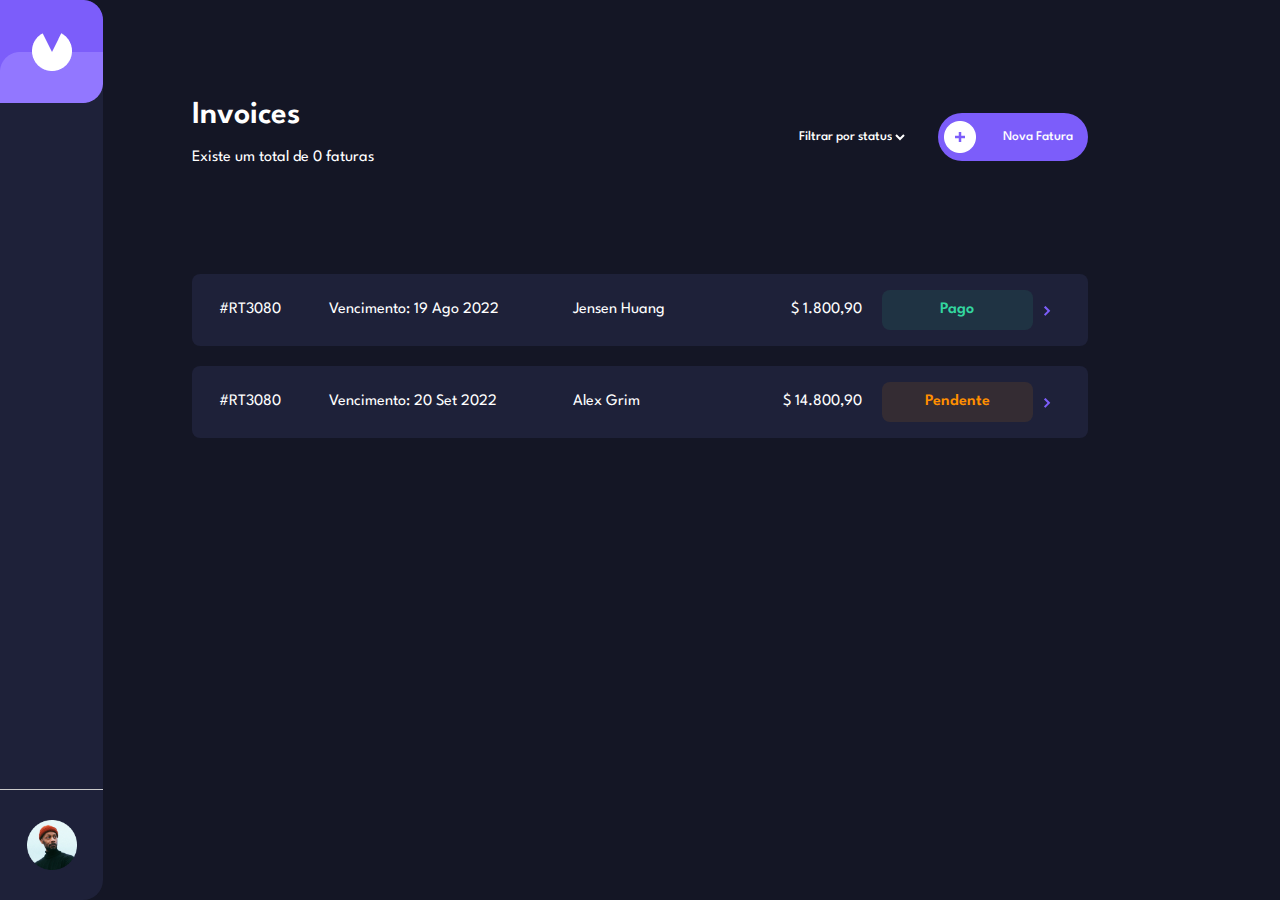
==== conteudo-usuario.html @ bced5d42 "ajustando responsivo" ====
<!DOCTYPE html>
<html lang="en">
<head>
    <meta charset="UTF-8">
    <meta http-equiv="X-UA-Compatible" content="IE=edge">
    <meta name="viewport" content="width=device-width, initial-scale=1.0">
    <link href="https://fonts.googleapis.com/css2?family=Spartan:wght@200;300;400;500;600&display=swap" rel="stylesheet">
    <link rel="stylesheet" href="./reset.css">
    <link rel="stylesheet" href="./style.css">

    <title>Invoices</title>
</head>
<body>
    <header class="cabecalho">
        <img src="./imagens/logo.png" class="logo">
        <div class="avatar">
            <div class="linha-cabecalho"></div>
            <img src="./imagens/avatar.png" class="foto-avatar">
        </div>
    </header>
    <main>
        <div class="titulo-principal">
            <h1 class="titulo-app">Invoices</h1>
            <select class="filtro">
                <option class="texto-filtro">Filtrar por status</option>
                <option></option>
                <option></option>
            </select>
            <button class="botao-nova-fatura">
                <img src="./imagens/icon+.png" class="icon-mais"> Nova Fatura
            </button>
            <p class="total-faturas">Existe um total de 0 faturas</p>
        </div>
        <div class="conteudo-principal-vazio oculto">
            <img src="./imagens/Group.png" class="imagem-invoices-vazio">
        </div>
        <div class="conteudo-principal">
            <div class="cartao-invoice">
                <p class="codigo-invoice">#RT3080</p>
                <p class="vencimento-invoice">Vencimento: 19 Ago 2022</p>
                <p class="vencimento-invoice-tab">Venc.: 19 Ago 2022</p>
                <p class="nome-invoice">Jensen Huang</p>
                <p class="valor-invoice">$ 1.800,90</p>
                <div class="status-click">
                    <p class="status-invoice pago">Pago</p>
                    <img src="./imagens/back.png" class="click-invoice">
                </div>
            </div>

            <div class="cartao-invoice">
                <p class="codigo-invoice">#RT3080</p>
                <p class="vencimento-invoice">Vencimento: 20 Set 2022</p>
                <p class="vencimento-invoice-tab">Venc.: 20 Set 2022</p>
                <p class="nome-invoice">Alex Grim</p>
                <p class="valor-invoice">$ 14.800,90</p>
                <div class="status-click">
                    <p class="status-invoice pendente">Pendente</p>
                    <img src="./imagens/back.png" class="click-invoice">
                </div>
            </div>

        </div>
    </main>
<script src="./conteudoUsuario.js"></script>
</body>
</html>
---- style.css ----
body {
    background: #141625;
    font-family: 'Spartan', sans-serif;
}

.cabecalho {
    display: flex;
    flex-direction: column;
    position: fixed;
    top: 0;
    left: 0;
    justify-content: space-between;
    width: 103px;
    height: 100vh;
    background: #1E2139;  
    border-radius: 0px 20px 20px 0px;
}
.avatar{
    display: flex;
    flex-direction: column;
    align-items: center;
}
.linha-cabecalho {
    width: 103px;
    height: 1px;
    background: #cacaca;

}
.foto-avatar {
    width: 50px;
    margin: 30px 0px;
}
main {
    display: flex;
    flex-direction: column;
    width: 70%;
    margin: 100px auto;
}
.titulo-principal {
    display: grid;
    gap: 10px;
    align-items: center;
    grid-template-columns: 1fr auto auto;
    grid-template-rows: 1fr 1fr;
}
.vencimento-invoice-tab {
    display: none;
}
.filtro {
    margin: 20px 0;
    margin-right: 20px;
    grid-row: span 2;
    background: transparent;
    border: none;
    color: #FFFFFF;
    font-family: 'Spartan', sans-serif;
    font-weight: 500;
}
.filtro option {
    background: #141625;
    color: #FFFFFF;
}
.botao-nova-fatura {
    display: flex;
    padding-right: 15px;
    align-items: center;
    justify-content:space-between;
    gap: 5px;
    grid-row: span 2;
    height: 48px;
    width: 150px;
    border-radius: 48px;
    border: none;
    background: #7C5DFA;
    font-family: 'Spartan', sans-serif;
    font-weight: 500;
    color: #FFFFFF;

}
.titulo-app {
    font-size: 32px;
    font-weight: 600;
    color: #FFFFFF;
}
.total-faturas {
    color: #FFFFFF;
}
.conteudo-principal-vazio{
    align-self: center;
    margin-top: 100px;
}
.conteudo-principal {
    margin-top: 100px;
}
.cartao-invoice{
    height: 72px;
    border-radius: 8px;
    background: #1E2139;
    display: flex;
    gap: 20px;
    align-items: center;
    justify-content: center;
    color: #FFFFFF;
    margin-bottom: 20px;
}
.codigo-invoice {

    width: 10%;
}
.vencimento-invoice {
    width: 25%;
}
.nome-invoice {
    width: 15%;
}
.valor-invoice {
    width: 15%;
    text-align: end;
}
.status-click{
    display: flex;
    width: 20%;
    align-items: center;
}
.status-invoice {
    display: flex;
    align-items: center;
    justify-content: center;
    width: 90%;
    height: 40px;
    border-radius: 8px;
    font-weight: 600;
}
.pago {
    background-color: rgb(51, 214, 159, 10%);
    color: rgb(51, 214, 159);
}
.pendente {
    background-color: rgb(255, 143, 0, 10%);
    color: rgb(255, 143, 0);
}
.click-invoice {
    padding: 10px;
    transform: rotate(180deg);
}
.caixa-login, .caixa-register{
    padding: 30px;
    margin-top: 100px;
    display: flex;
    flex-direction: column;
    align-items: center;
    justify-content: center;
    width: 500px;
    height: 400px;
    background-color: #1E2139;
    align-self: center;
    border-radius: 15px;
    box-shadow: 2px 2px 5px #1E2139;
}
.caixa-register{
    height: 500px;
}
.titulo-login, .titulo-cadastre-se {
    margin: 40px 0;
    font-size: 2.3rem;
    color: #FFFFFF;
    font-weight: 600;
}
.input-login-registro {
    width: 100%;
    font-size: 1.5rem;
    color: #FFFFFF;
    padding: 10px 0;
    margin-bottom: 30px;
    background: transparent;
    border: none;
    border-bottom: 2px solid #FFFFFF;
    outline: none;
}
.user-box{
    position: relative;
    width: 100%;
}
.label-login {
    font-size: 1.5rem;
    color: #FFFFFF;
    position: absolute;
    top: 0;
    left: 0;
    pointer-events: none;
    transition: 0.5s;
}
.user-box .input-login-registro:focus + .label-login,
.user-box .input-login-registro:valid + .label-login {
    top: -20px;
    left: 0;
    color: #7C5DFA;
    font-size: 1rem;
}
.botao-logar, .botao-cadastrar {
    font-size: 1.5rem;
    font-weight: 600;
    padding: 10px 30px;
    font-family: 'Spartan', sans-serif;
    border-radius: 5px;
    border: none;
    transition: 0.3s;
}
.botao-logar:hover, .botao-cadastrar:hover {
    transform: scale(1.2);
    background-color: #7C5DFA;
    color: #FFFFFF;
}
.botao-cadastre-se, .botao-ir-login{
    background: transparent;
    border: none;
    margin: 20px;
    color: #FFFFFF;
    font-size: 1rem;
}
.botao-cadastre-se:hover, .botao-ir-login:hover {
    text-decoration: underline;
}

@media screen and (max-width:1265px) {
    .cabecalho {
        width: 100vw;
        height: 103px;
        flex-direction: row;
        border-radius: 0px;
    }
    .avatar {
        flex-direction: row;
    }
    .linha-cabecalho {
        width: 1px;
        height: 103px;
    }
    .foto-avatar {
        margin: 0px 30px;
    }
    main {
        margin: 200px auto;
        width: 90%;
    }
    .cartao-invoice p {
        line-height: 1.5rem;
        font-size: 0.8rem;
    }
    .vencimento-invoice-tab {
        display: block;
    }
    .vencimento-invoice {
        display: none;
    }
}
@media screen and (max-width:650px) {
    .cabecalho {
        height: 80px;
    }
    .linha-cabecalho {
        height: 80px;
    }
    .caixa-login, .caixa-register {
        width: 300px;
    }
    .foto-avatar {
        width: 40px;
        margin: 0px 20px;
    }
    .botao-nova-fatura{
        width: 100px;
    }
}





.oculto {
    display: none;
}
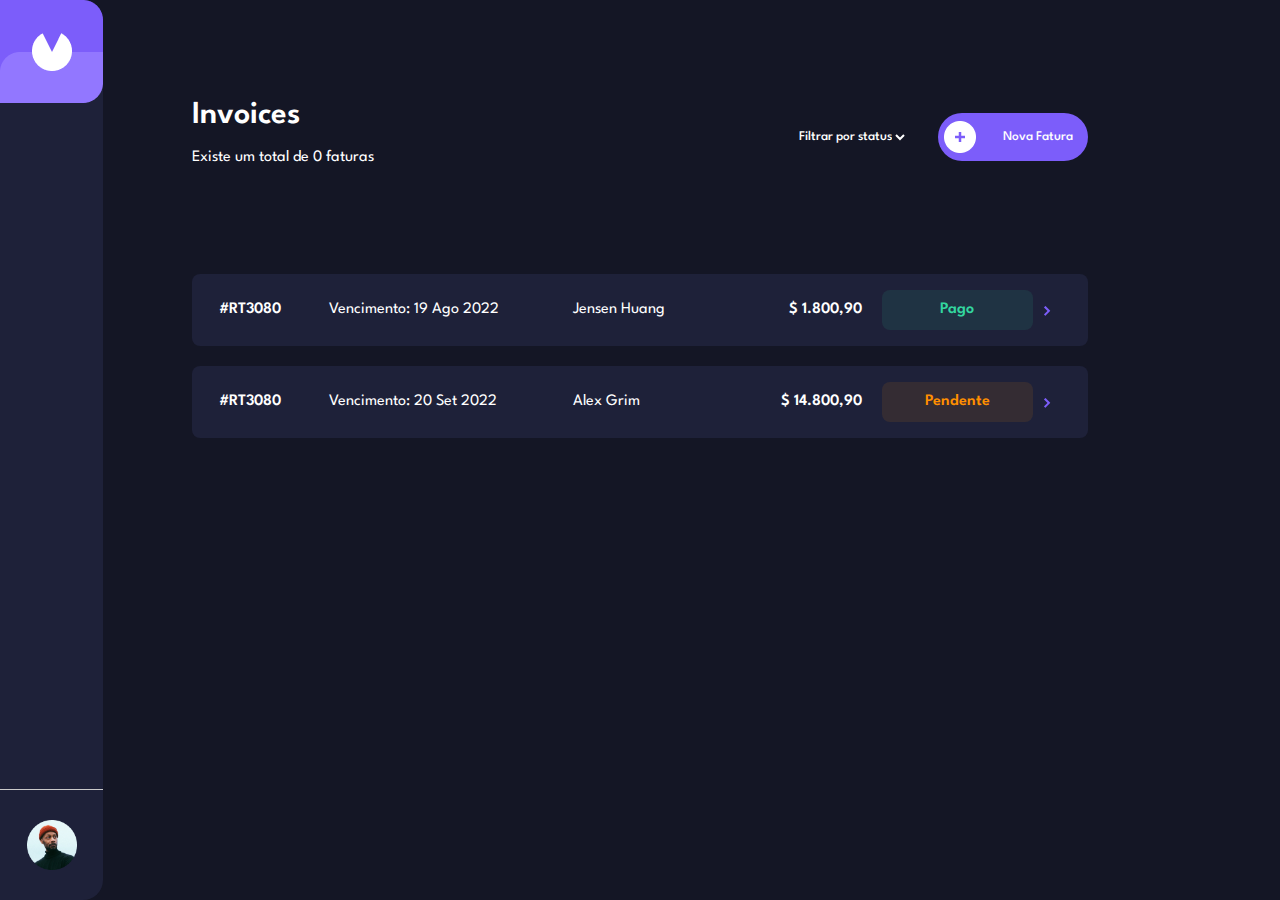
==== commit 5d128556: "ajustando responsivo" ====
--- a/conteudo-usuario.html
+++ b/conteudo-usuario.html
@@ -23,8 +23,8 @@
             <h1 class="titulo-app">Invoices</h1>
             <select class="filtro">
                 <option class="texto-filtro">Filtrar por status</option>
-                <option></option>
-                <option></option>
+                <option>Pendente</option>
+                <option>Pago</option>
             </select>
             <button class="botao-nova-fatura">
                 <img src="./imagens/icon+.png" class="icon-mais"> Nova Fatura
@@ -60,6 +60,11 @@
             </div>
 
         </div>
+        <div class="barra-de-tarefas-invoices-mobile oculto">
+            <button class="editar-invoice">Editar</button>
+            <button class="deletar-invoice">Deletar</button>
+            <button class="marcar-pago">Marcar como pago</button>
+        </div>
     </main>
 <script src="./conteudoUsuario.js"></script>
 </body>
--- a/style.css
+++ b/style.css
@@ -104,8 +104,8 @@
     margin-bottom: 20px;
 }
 .codigo-invoice {
-
     width: 10%;
+    font-weight: 600;
 }
 .vencimento-invoice {
     width: 25%;
@@ -116,6 +116,7 @@
 .valor-invoice {
     width: 15%;
     text-align: end;
+    font-weight: 600;
 }
 .status-click{
     display: flex;
@@ -221,6 +222,9 @@
 .botao-cadastre-se:hover, .botao-ir-login:hover {
     text-decoration: underline;
 }
+.barra-de-tarefas-invoices-mobile {
+    display: none;
+}
 
 @media screen and (max-width:1265px) {
     .cabecalho {
@@ -253,6 +257,39 @@
     .vencimento-invoice {
         display: none;
     }
+    .barra-de-tarefas-invoices-mobile {
+        display: flex;
+        align-items: center;
+        justify-content: center;
+        position: fixed;
+        bottom: 0;
+        left: 0;
+        background: #1e2139;
+        height: 100px;
+        width: 100vw;
+    }
+    .editar-invoice, .deletar-invoice, .marcar-pago{
+        margin: 0px 5px;
+        height: 50px;
+        border-radius: 50px;
+        border: none;
+        font-size: 14px;
+        font-weight: 600;
+        font-family: 'Spartan', sans-serif;
+        color: #ffffff ;
+    }
+    .editar-invoice{
+        width: 25%;
+        background: #252945;
+    } 
+    .deletar-invoice{
+        width: 25%;
+        background: #EC5757;
+    } 
+    .marcar-pago{
+        width: 35%;
+        background: #7C5DFA;
+    }
 }
 @media screen and (max-width:650px) {
     .cabecalho {
@@ -271,6 +308,38 @@
     .botao-nova-fatura{
         width: 100px;
     }
+    .cartao-invoice{
+        height: 80px;
+        padding: 20px;
+        display: grid;
+        gap: 0px;
+        grid-template-columns: 2fr 1fr;
+        grid-row: 1fr 1fr 1fr;
+    }
+    .nome-invoice {
+        grid-column: 2;
+        grid-row: 1;
+        padding-left: 10px;
+        margin-bottom: 20px;
+    }
+    .codigo-invoice{
+        margin-bottom: 20px;
+    }
+    .status-click {
+        grid-row: 2 / span 2;
+        grid-column: 2;
+        padding-left: 10px;
+    }
+    .cartao-invoice p {
+        line-height: 1rem;
+        font-size: 12px;
+    }
+    .codigo-invoice, .nome-invoice, .vencimento-invoice, .status-click, .valor-invoice{
+        width: 100%;
+    }
+    .valor-invoice {
+        text-align: start;
+    }
 }
 
 
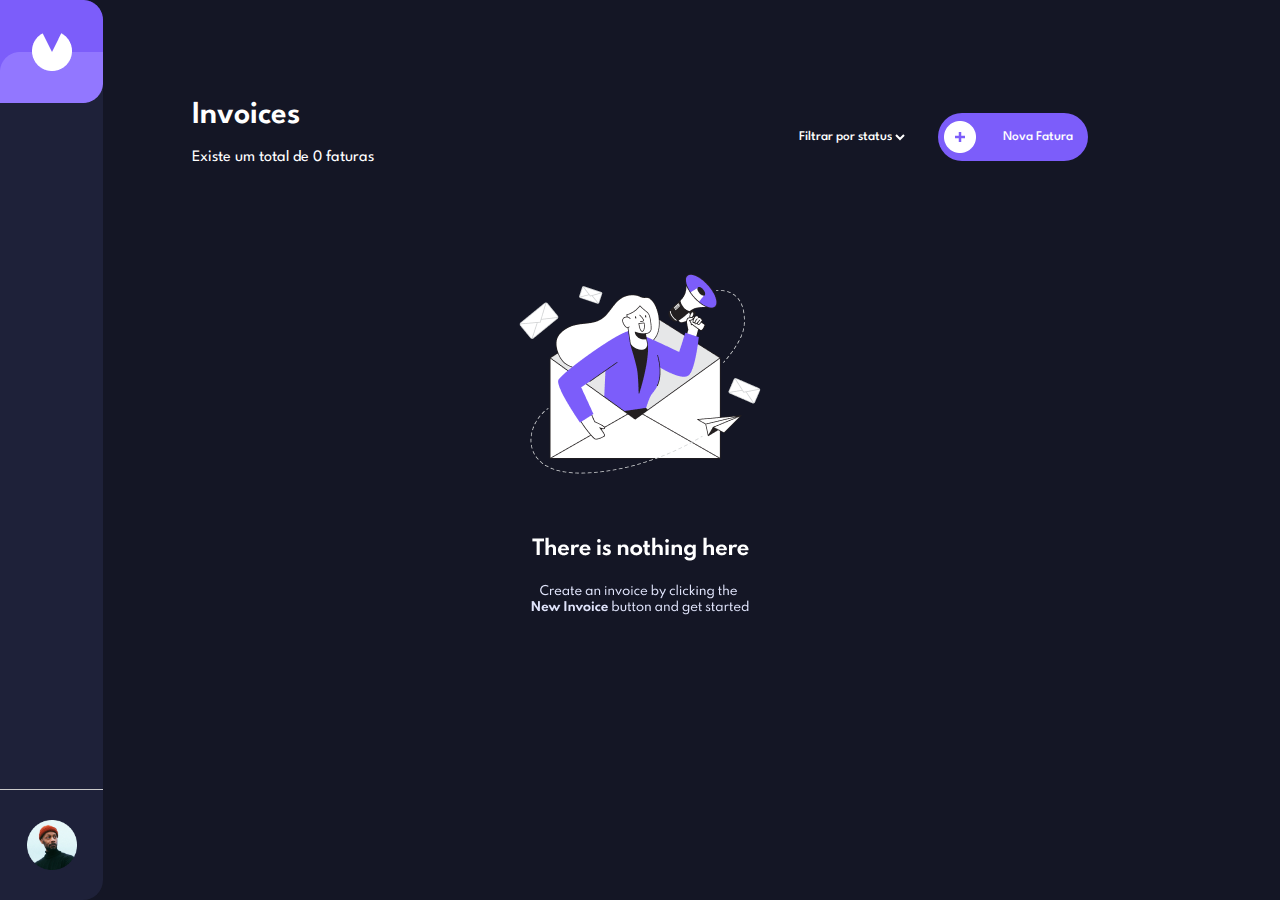
==== commit 7a2f09d8: "Update conteudo-usuario.html" ====
--- a/conteudo-usuario.html
+++ b/conteudo-usuario.html
@@ -31,10 +31,10 @@
             </button>
             <p class="total-faturas">Existe um total de 0 faturas</p>
         </div>
-        <div class="conteudo-principal-vazio oculto">
+        <div class="conteudo-principal-vazio">
             <img src="./imagens/Group.png" class="imagem-invoices-vazio">
         </div>
-        <div class="conteudo-principal">
+        <div class="conteudo-principal oculto">
             <div class="cartao-invoice">
                 <p class="codigo-invoice">#RT3080</p>
                 <p class="vencimento-invoice">Vencimento: 19 Ago 2022</p>
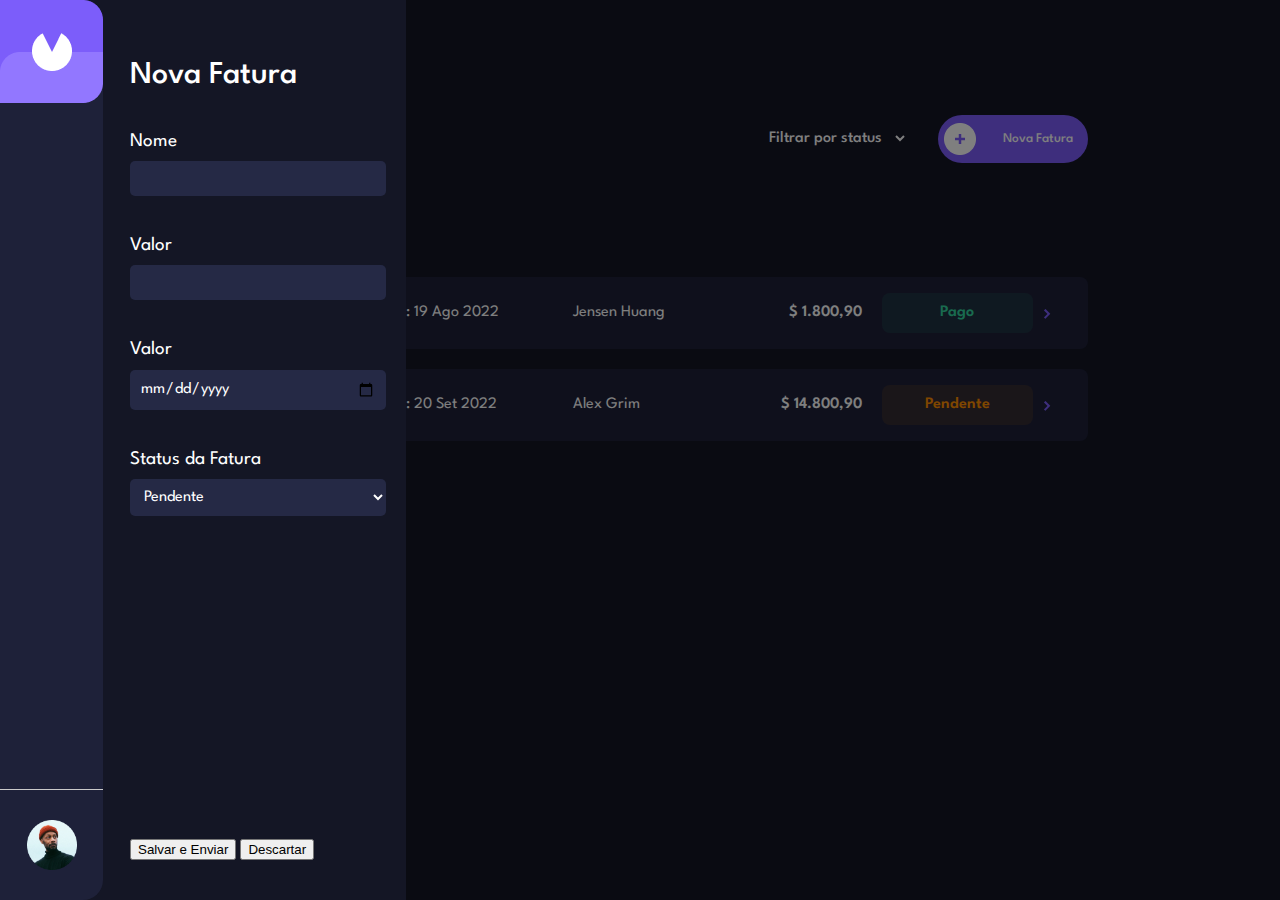
==== commit cdc6b4c4: "incluindo telas de nova fatura" ====
--- a/conteudo-usuario.html
+++ b/conteudo-usuario.html
@@ -31,10 +31,10 @@
             </button>
             <p class="total-faturas">Existe um total de 0 faturas</p>
         </div>
-        <div class="conteudo-principal-vazio">
+        <div class="conteudo-principal-vazio oculto">
             <img src="./imagens/Group.png" class="imagem-invoices-vazio">
         </div>
-        <div class="conteudo-principal oculto">
+        <div class="conteudo-principal">
             <div class="cartao-invoice">
                 <p class="codigo-invoice">#RT3080</p>
                 <p class="vencimento-invoice">Vencimento: 19 Ago 2022</p>
@@ -66,6 +66,31 @@
             <button class="marcar-pago">Marcar como pago</button>
         </div>
     </main>
+    <div class="fundo-escuro"></div>
+    <div class="caixa-novo-invoice">
+        <form>
+            <h1 class="titulo-novo-invoice">Nova Fatura</h1>
+            <label for="nome-invoice">Nome</label>
+            <input type="text" id="nome-invoice" class="input-padrao" required>
+
+            <label for="valor-invoice">Valor</label>
+            <input type="number" id="valor-invoice" class="input-padrao" required>
+
+            <label for="data-vencimento">Valor</label>
+            <input type="date" id="data-vencimento" class="input-padrao" required>
+
+            <legend>Status da Fatura</legend>
+            <select>
+            <option>Pendente</option>
+            <option>Pago</option>
+            </select>
+        </form>
+
+        <div class="botoes-novo-invoice">
+            <button class="salvar-invoice-novo">Salvar e Enviar</button>
+            <button class="descartar-invoice-novo">Descartar</button>
+        </div>
+    </div>
 <script src="./conteudoUsuario.js"></script>
 </body>
 </html>--- a/style.css
+++ b/style.css
@@ -14,6 +14,7 @@
     height: 100vh;
     background: #1E2139;  
     border-radius: 0px 20px 20px 0px;
+    z-index: 2;
 }
 .avatar{
     display: flex;
@@ -222,9 +223,69 @@
 .botao-cadastre-se:hover, .botao-ir-login:hover {
     text-decoration: underline;
 }
+.caixa-novo-invoice{
+    position: absolute;
+    top: 0px;
+    height: calc(100vh - 80px);
+    width: 20%;
+    background: #141625;
+    display: flex;
+    flex-direction: column;
+    justify-content: space-between;
+    color: #ffffff;
+    padding: 40px 20px 40px 130px;
+}
+form {
+    display: flex;
+    flex-direction: column;
+}
+.titulo-novo-invoice{
+    font-size: 2rem;
+    font-weight: 500;
+    margin: 20px 0px 40px 0px;
+}
+.caixa-novo-invoice label {
+    font-size: 1.2rem;
+}
+legend {
+    font-size: 1.2rem;
+}
+select{
+    padding: 10px;
+    font-family: 'Spartan', sans-serif;
+    font-size: 1rem;
+    margin: 10px 0px;
+    background: #252945;
+    color: #ffffff;
+    border-radius: 5px;
+    border: none;
+}
+option {
+    background: #252945;
+}
+.input-padrao{
+    margin: 10px 0px 40px 0px;
+    padding: 10px;
+    font-size: 1rem;
+    background: #252945;
+    border: none;
+    border-radius: 5px;
+    color: #ffffff;
+    font-family: 'Spartan', sans-serif;
+}
+.fundo-escuro{
+    position: fixed;
+    top: 0px;
+    left: 0px;
+    width: 100vw;
+    height: 100vh;
+    background: #000000;
+    opacity: 50%;
+}
 .barra-de-tarefas-invoices-mobile {
     display: none;
 }
+
 
 @media screen and (max-width:1265px) {
     .cabecalho {
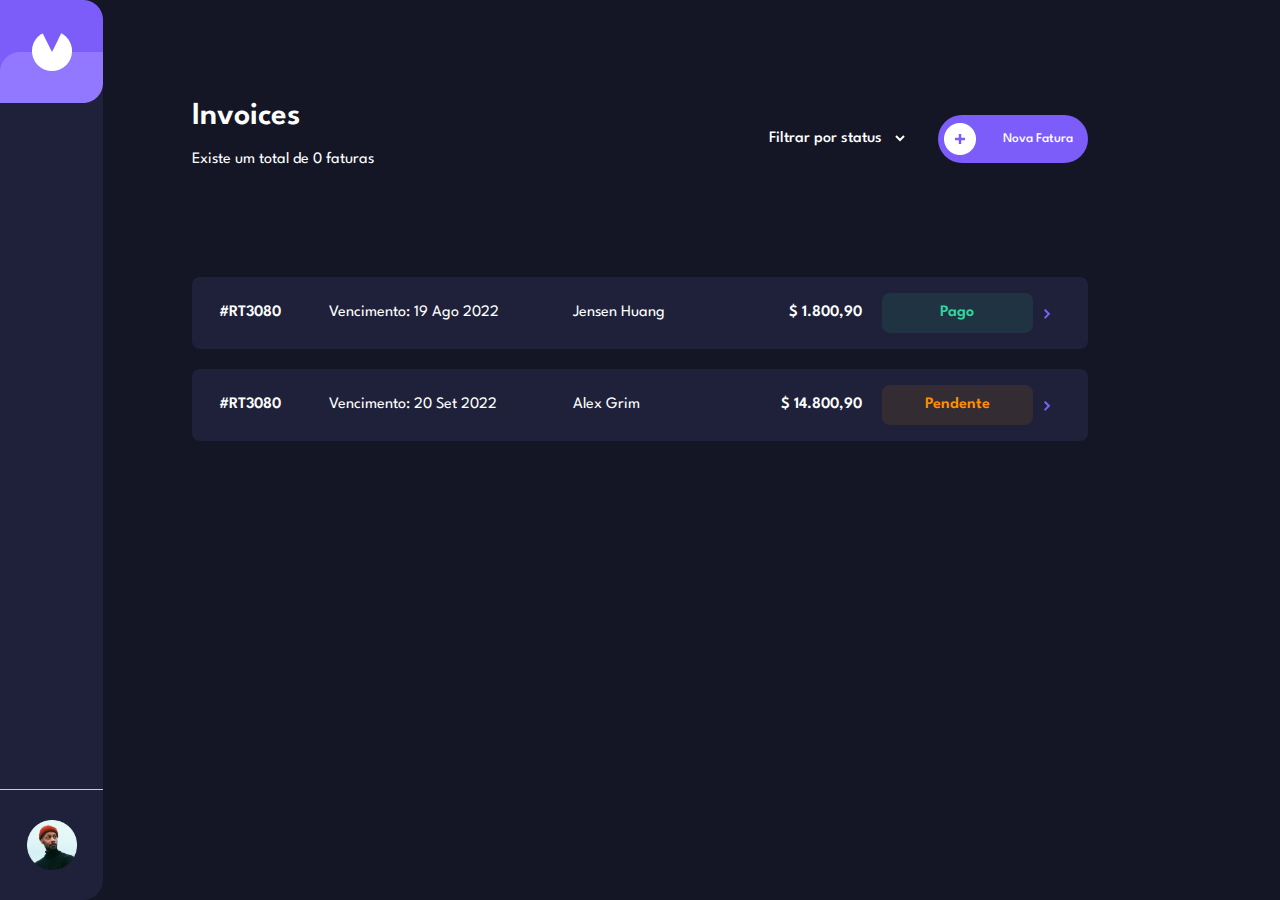
==== commit 8ad3f7e9: "começando a incluir os invoices" ====
--- a/conteudo-usuario.html
+++ b/conteudo-usuario.html
@@ -66,29 +66,29 @@
             <button class="marcar-pago">Marcar como pago</button>
         </div>
     </main>
-    <div class="fundo-escuro"></div>
-    <div class="caixa-novo-invoice">
+    <div class="fundo-escuro oculto"></div>
+    <div class="caixa-novo-invoice oculto">
         <form>
             <h1 class="titulo-novo-invoice">Nova Fatura</h1>
-            <label for="nome-invoice">Nome</label>
-            <input type="text" id="nome-invoice" class="input-padrao" required>
+            <label for="nome-invoice-novo">Nome</label>
+            <input type="text" id="nome-invoice-novo" class="input-padrao" required>
 
-            <label for="valor-invoice">Valor</label>
-            <input type="number" id="valor-invoice" class="input-padrao" required>
+            <label for="valor-invoice-novo">Valor</label>
+            <input type="number" id="valor-invoice-novo" class="input-padrao" required>
 
-            <label for="data-vencimento">Valor</label>
-            <input type="date" id="data-vencimento" class="input-padrao" required>
+            <label for="data-vencimento-novo">Vencimento</label>
+            <input type="date" id="data-vencimento-novo" class="input-padrao" required>
 
             <legend>Status da Fatura</legend>
-            <select>
+            <select class="status-novo-invoice">
             <option>Pendente</option>
             <option>Pago</option>
             </select>
         </form>
 
         <div class="botoes-novo-invoice">
-            <button class="salvar-invoice-novo">Salvar e Enviar</button>
             <button class="descartar-invoice-novo">Descartar</button>
+            <button class="salvar-invoice-novo">Salvar & Enviar</button>
         </div>
     </div>
 <script src="./conteudoUsuario.js"></script>
--- a/style.css
+++ b/style.css
@@ -272,6 +272,27 @@
     border-radius: 5px;
     color: #ffffff;
     font-family: 'Spartan', sans-serif;
+}
+.botoes-novo-invoice {
+    display: flex;
+    gap: 15px;
+}
+.salvar-invoice-novo, .descartar-invoice-novo{
+    font-size: 1rem;
+    height: 50px;
+    padding: 0px 20px;
+    border-radius: 30px;
+    border: none;
+    font-family: 'Spartan', sans-serif;
+    font-weight: 600;
+}
+.salvar-invoice-novo{
+    color: #ffffff;
+    background: #7C5DFA;
+}
+.descartar-invoice-novo{
+    background: #F9FAFE;
+    color: #7E88C3;
 }
 .fundo-escuro{
     position: fixed;
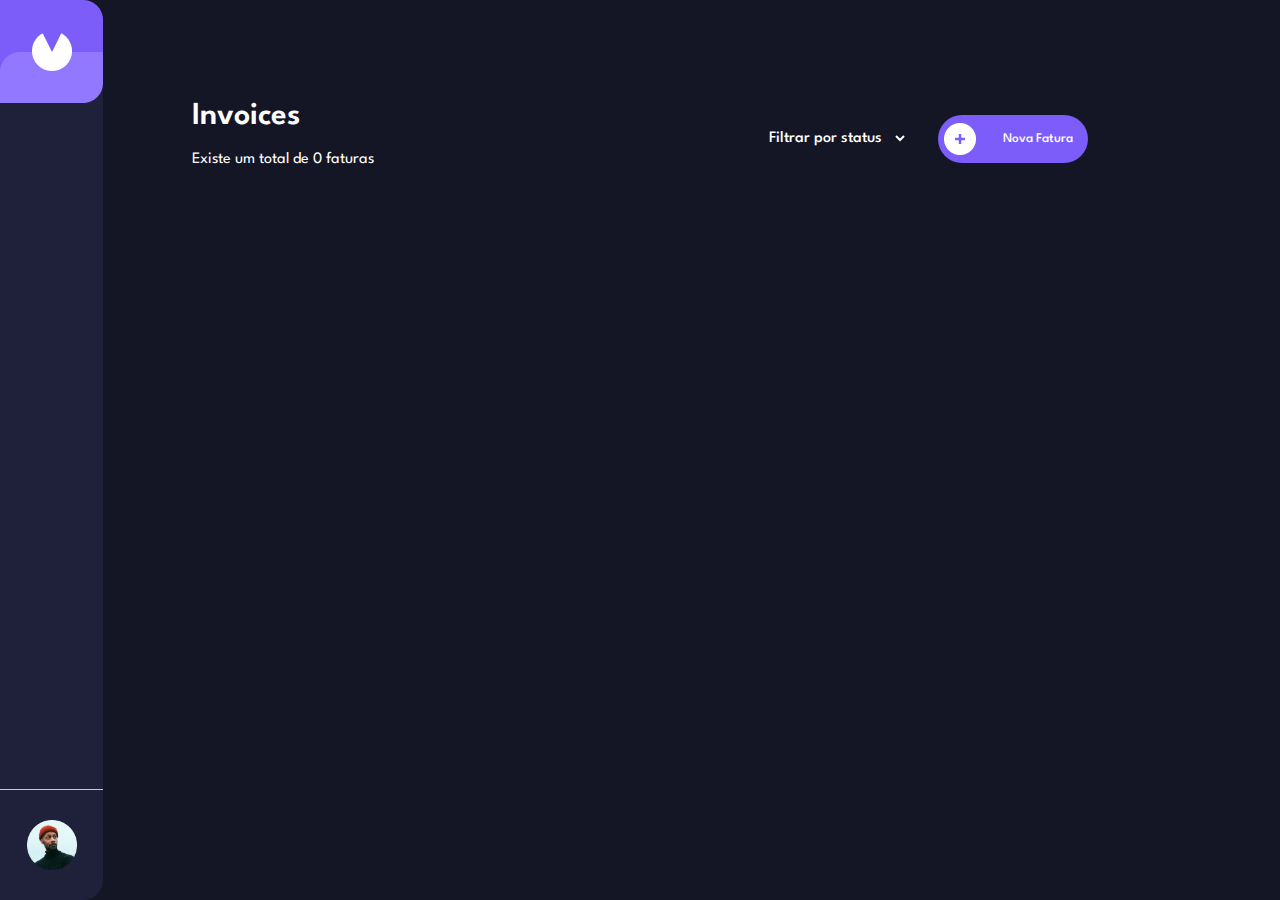
==== commit 5be2bea1: "criando nova fatura" ====
--- a/conteudo-usuario.html
+++ b/conteudo-usuario.html
@@ -35,19 +35,7 @@
             <img src="./imagens/Group.png" class="imagem-invoices-vazio">
         </div>
         <div class="conteudo-principal">
-            <div class="cartao-invoice">
-                <p class="codigo-invoice">#RT3080</p>
-                <p class="vencimento-invoice">Vencimento: 19 Ago 2022</p>
-                <p class="vencimento-invoice-tab">Venc.: 19 Ago 2022</p>
-                <p class="nome-invoice">Jensen Huang</p>
-                <p class="valor-invoice">$ 1.800,90</p>
-                <div class="status-click">
-                    <p class="status-invoice pago">Pago</p>
-                    <img src="./imagens/back.png" class="click-invoice">
-                </div>
-            </div>
-
-            <div class="cartao-invoice">
+            <!-- <div class="cartao-invoice">
                 <p class="codigo-invoice">#RT3080</p>
                 <p class="vencimento-invoice">Vencimento: 20 Set 2022</p>
                 <p class="vencimento-invoice-tab">Venc.: 20 Set 2022</p>
@@ -57,7 +45,8 @@
                     <p class="status-invoice pendente">Pendente</p>
                     <img src="./imagens/back.png" class="click-invoice">
                 </div>
-            </div>
+            </div> -->
+            <div class="marcacao oculto"></div>
 
         </div>
         <div class="barra-de-tarefas-invoices-mobile oculto">
